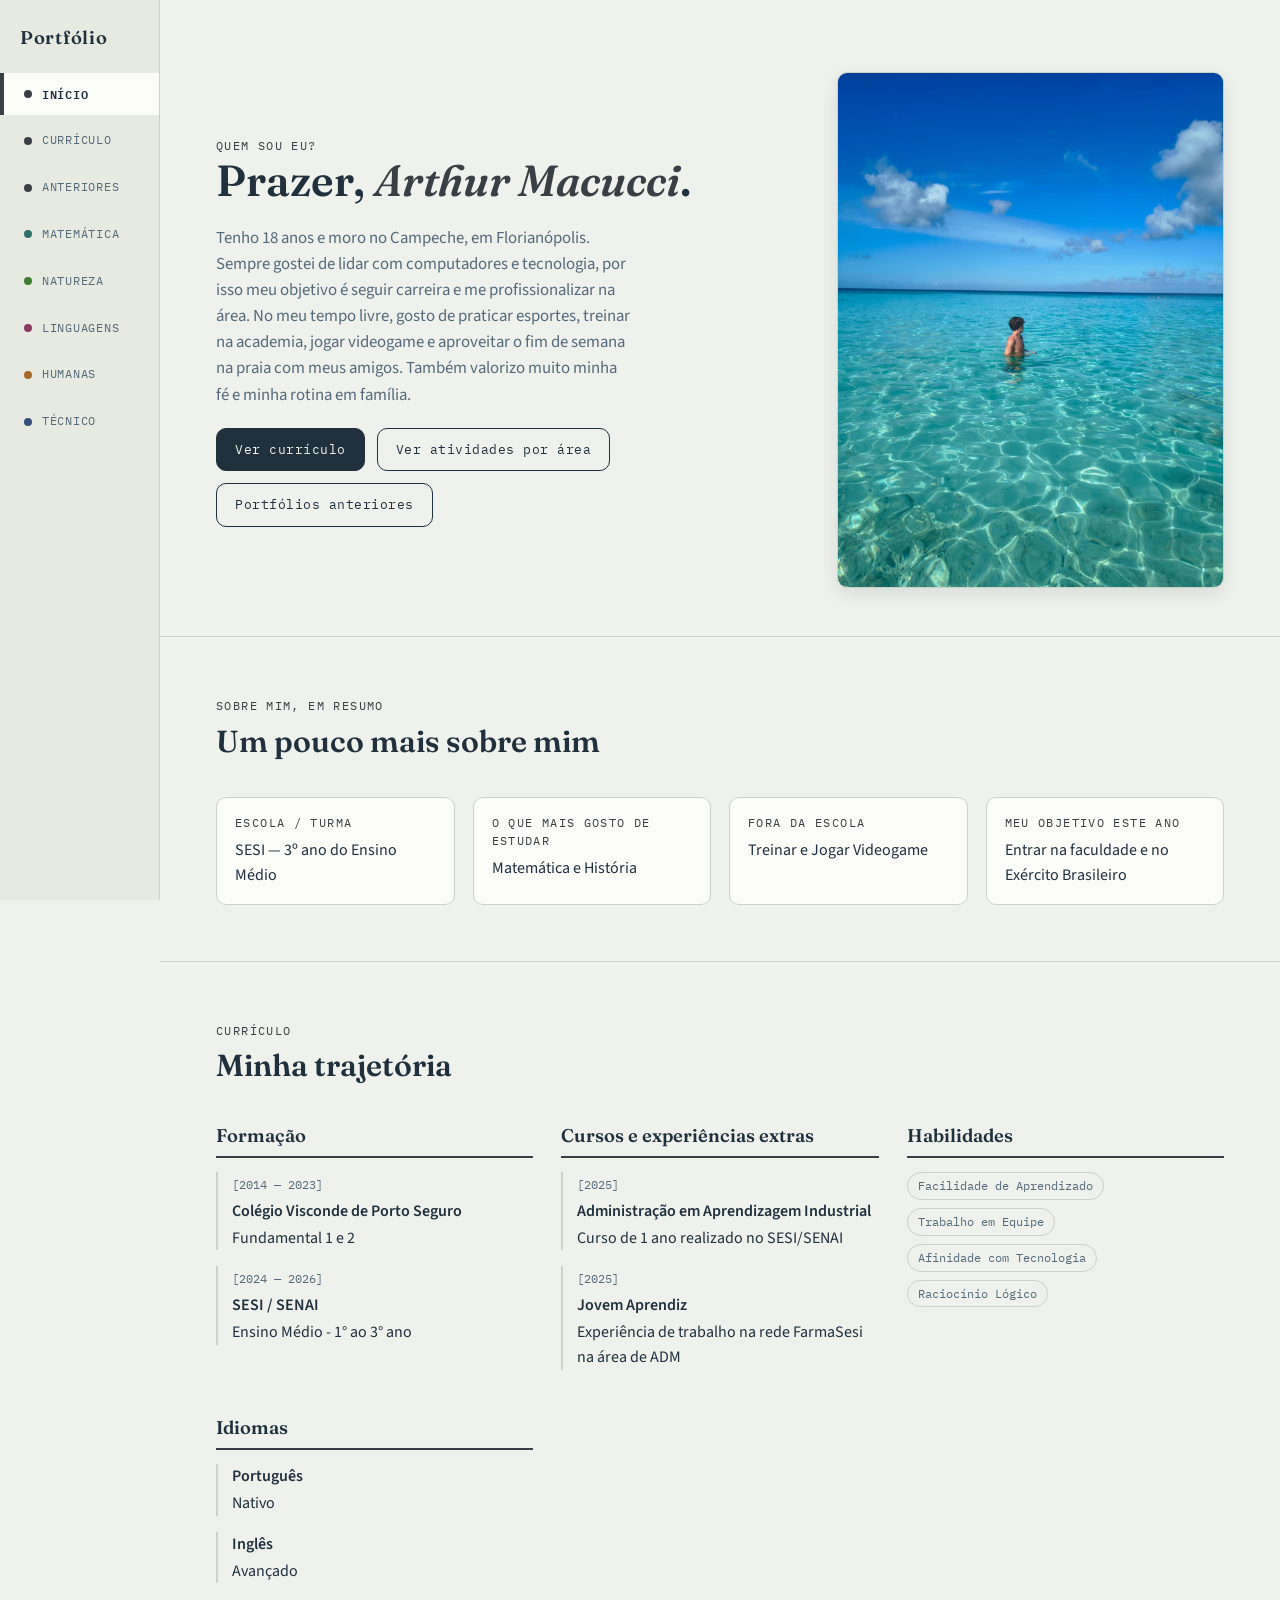
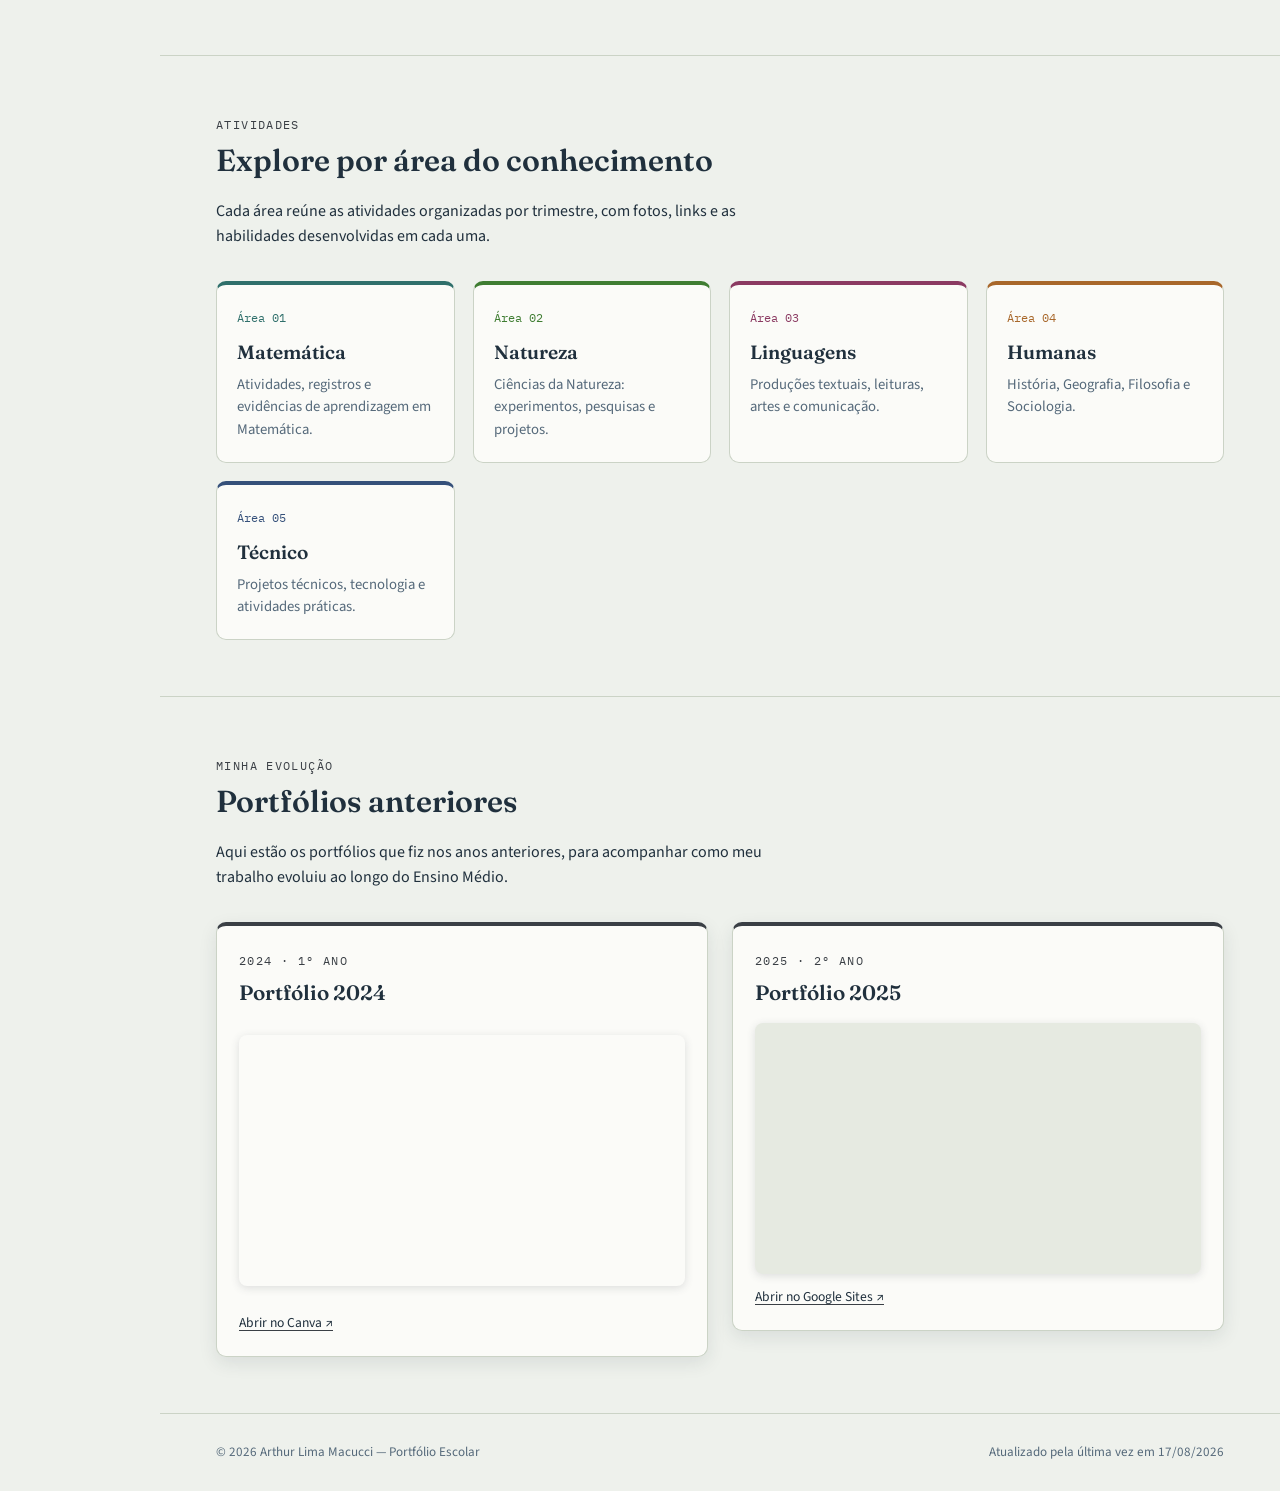
==== index.html @ ddefc344 "first commit" ====
<!DOCTYPE html>
<html lang="pt-BR">
<head>
<meta charset="UTF-8">
<meta name="viewport" content="width=device-width, initial-scale=1.0">
<title>Portfólio Escolar — Arthur Lima Macucci</title>
<link rel="stylesheet" href="css/style.css">
</head>
<body class="pagina-geral">

  <!-- ===================== TOPO MOBILE ===================== -->
  <header class="topo-mobile">
    <span class="topo-mobile__titulo">Portfólio</span>
    <button class="topo-mobile__botao" data-acao="abrir-menu" aria-expanded="false">☰ Menu</button>
  </header>

  <div class="pagina">

    <!-- ===================== ÍNDICE / NAVEGAÇÃO ===================== -->
    <nav class="indice" aria-label="Navegação principal">
      <span class="indice__marca">Portfólio</span>
      <ul class="indice__lista">
        <li><a class="indice__aba ativa" href="index.html#inicio"><span class="ponto"></span>Início</a></li>
        <li><a class="indice__aba" href="index.html#curriculo"><span class="ponto"></span>Currículo</a></li>
        <li><a class="indice__aba" href="index.html#anteriores"><span class="ponto"></span>Anteriores</a></li>
        <li><a class="indice__aba indice__aba--mat" href="paginas/matematica.html"><span class="ponto"></span>Matemática</a></li>
        <li><a class="indice__aba indice__aba--nat" href="paginas/natureza.html"><span class="ponto"></span>Natureza</a></li>
        <li><a class="indice__aba indice__aba--lin" href="paginas/linguagens.html"><span class="ponto"></span>Linguagens</a></li>
        <li><a class="indice__aba indice__aba--hum" href="paginas/humanas.html"><span class="ponto"></span>Humanas</a></li>
        <li><a class="indice__aba indice__aba--tec" href="paginas/tecnico.html"><span class="ponto"></span>Técnico</a></li>
      </ul>
    </nav>

    <main class="conteudo">

      <section class="hero" id="inicio">
        <div class="hero__texto">
          <span class="eyebrow">Quem sou eu?</span>
          <h1 class="hero__titulo">Prazer, <em> Arthur Macucci</em>.</h1>
          <p class="hero__intro">
            Tenho 18 anos e moro no Campeche, em Florianópolis. Sempre gostei de lidar com computadores e tecnologia, por isso meu objetivo é seguir carreira e me profissionalizar na área.
            No meu tempo livre, gosto de praticar esportes, treinar na academia, jogar videogame e aproveitar o fim de semana na praia com meus amigos. Também valorizo muito minha fé e minha rotina em família.
          </p>
          <div class="hero__acoes">
            <a class="botao botao--cheio" href="#curriculo">Ver currículo</a>
            <a class="botao botao--linha" href="#areas">Ver atividades por área</a>
            <a class="botao botao--linha" href="#anteriores">Portfólios anteriores</a>
          </div>
        </div>

        <div class="hero__retrato">
          <img src="assets/fotos/a.jpeg"
               data-substituir="assets/fotos/minha-foto.jpg"
               alt="Foto de Arthur Macucci">
        </div>
      </section>

      <section class="secao">
        <div class="secao__cabecalho">
          <span class="eyebrow">Sobre mim, em resumo</span>
          <h2 class="secao__titulo">Um pouco mais sobre mim</h2>
        </div>
        <div class="fatos">
          <div class="fatos__item">
            <span class="eyebrow">Escola / turma</span>
            SESI — 3º ano do Ensino Médio
          </div>
          <div class="fatos__item">
            <span class="eyebrow">O que mais gosto de estudar</span>
            Matemática e História
          </div>
          <div class="fatos__item">
            <span class="eyebrow">Fora da escola</span>
            Treinar e Jogar Videogame
          </div>
          <div class="fatos__item">
            <span class="eyebrow">Meu objetivo este ano</span>
            Entrar na faculdade e no Exército Brasileiro
          </div>
        </div>
      </section>

      <!-- ===================== CURRÍCULO ===================== -->
      <section class="secao" id="curriculo">
        <div class="secao__cabecalho">
          <span class="eyebrow">Currículo</span>
          <h2 class="secao__titulo">Minha trajetória</h2>
        </div>

        <div class="curriculo-grade">

          <div class="curriculo-bloco">
            <h3>Formação</h3>
            <div class="curriculo-item">
              <span class="curriculo-item__periodo">[2014 — 2023]</span>
              <p class="curriculo-item__titulo">Colégio Visconde de Porto Seguro</p>
              <p>Fundamental 1 e 2</p>
            </div>
            <div class="curriculo-item">
              <span class="curriculo-item__periodo">[2024 — 2026]</span>
              <p class="curriculo-item__titulo">SESI / SENAI</p>
              <p>Ensino Médio - 1° ao 3° ano</p>
            </div>
          </div>

          <div class="curriculo-bloco">
            <h3>Cursos e experiências extras</h3>
            <div class="curriculo-item">
              <span class="curriculo-item__periodo">[2025]</span>
              <p class="curriculo-item__titulo">Administração em Aprendizagem Industrial</p>
              <p>Curso de 1 ano realizado no SESI/SENAI</p>
            </div>
            <div class="curriculo-item">
              <span class="curriculo-item__periodo">[2025]</span>
              <p class="curriculo-item__titulo">Jovem Aprendiz</p>
              <p>Experiência de trabalho na rede FarmaSesi na área de ADM</p>
            </div>
          </div>

          <div class="curriculo-bloco">
            <h3>Habilidades</h3>
            <div class="chips">
              <span class="chip">Facilidade de Aprendizado</span>
              <span class="chip">Trabalho em Equipe</span>
              <span class="chip">Afinidade com Tecnologia</span>
              <span class="chip">Raciocínio Lógico</span>
            </div>
          </div>

          <div class="curriculo-bloco">
            <h3>Idiomas</h3>
            <div class="curriculo-item">
              <p class="curriculo-item__titulo">Português</p>
              <p>Nativo</p>
            </div>
            <div class="curriculo-item">
              <p class="curriculo-item__titulo">Inglês</p>
              <p>Avançado</p>
            </div>
          </div>

        </div>
      </section>

      <section class="secao" id="areas">
        <div class="secao__cabecalho">
          <span class="eyebrow">Atividades</span>
          <h2 class="secao__titulo">Explore por área do conhecimento</h2>
          <p>Cada área reúne as atividades organizadas por trimestre, com fotos, links e as habilidades desenvolvidas em cada uma.</p>
        </div>
        <div class="areas-grade">
          <a class="area-card area-card--mat" href="paginas/matematica.html">
            <span class="area-card__numero">Área 01</span>
            <h3>Matemática</h3>
            <p>Atividades, registros e evidências de aprendizagem em Matemática.</p>
          </a>
          <a class="area-card area-card--nat" href="paginas/natureza.html">
            <span class="area-card__numero">Área 02</span>
            <h3>Natureza</h3>
            <p>Ciências da Natureza: experimentos, pesquisas e projetos.</p>
          </a>
          <a class="area-card area-card--lin" href="paginas/linguagens.html">
            <span class="area-card__numero">Área 03</span>
            <h3>Linguagens</h3>
            <p>Produções textuais, leituras, artes e comunicação.</p>
          </a>
          <a class="area-card area-card--hum" href="paginas/humanas.html">
            <span class="area-card__numero">Área 04</span>
            <h3>Humanas</h3>
            <p>História, Geografia, Filosofia e Sociologia.</p>
          </a>
          <a class="area-card area-card--tec" href="paginas/tecnico.html">
            <span class="area-card__numero">Área 05</span>
            <h3>Técnico</h3>
            <p>Projetos técnicos, tecnologia e atividades práticas.</p>
          </a>
        </div>
      </section>

<!-- ===================== PORTFÓLIOS ANTERIORES ===================== -->
<section class="secao" id="anteriores">
  <div class="secao__cabecalho">
    <span class="eyebrow">Minha evolução</span>
    <h2 class="secao__titulo">Portfólios anteriores</h2>
    <p>Aqui estão os portfólios que fiz nos anos anteriores, para acompanhar como meu trabalho evoluiu ao longo do Ensino Médio.</p>
  </div>

  <div class="anteriores-grade">

    <article class="portfolio-anterior">
      <div class="portfolio-anterior__topo">
        <span class="eyebrow">2024 · 1º ano</span>
        <h3>Portfólio 2024</h3>
      </div>
      <div style="position: relative; width: 100%; height: 0; padding-top: 56.2225%;
 padding-bottom: 0; box-shadow: 0 2px 8px 0 rgba(63,69,81,0.16); margin-top: 1.6em; margin-bottom: 0.9em; overflow: hidden;
 border-radius: 8px; will-change: transform;">
  <iframe loading="lazy" style="position: absolute; width: 100%; height: 100%; top: 0; left: 0; border: none; padding: 0;margin: 0;"
    src="https://www.canva.com/design/DAHbw3qw5pU/eNw0Az0ATfu5e30VxXiDKA/view?embed" allowfullscreen="allowfullscreen" allow="fullscreen">
  </iframe>
</div>
<a href="https:&#x2F;&#x2F;www.canva.com&#x2F;design&#x2F;DAHbw3qw5pU&#x2F;eNw0Az0ATfu5e30VxXiDKA&#x2F;view?utm_content=DAHbw3qw5pU&amp;utm_campaign=designshare&amp;utm_medium=embeds&amp;utm_source=link" target="_blank" rel="noopener"></a>
      <a class="link-evidencia"
         href="https://canva.link/k8rc3dm0vwfp8c5"
         target="_blank" rel="noopener">Abrir no Canva ↗</a>
    </article>

    <article class="portfolio-anterior">
      <div class="portfolio-anterior__topo">
        <span class="eyebrow">2025 · 2º ano</span>
        <h3>Portfólio 2025</h3>
      </div>
      <div class="embed-canva">
        <iframe loading="lazy"
          src="https://sites.google.com/estudante.sesisenai.org.br/arthurmacucci/p%C3%A1gina-inicial"
          title="Portfólio 2025 — Arthur Lima Macucci"
          allowfullscreen="allowfullscreen" allow="fullscreen"></iframe>
      </div>
      <a class="link-evidencia"
         href="https://sites.google.com/estudante.sesisenai.org.br/arthurmacucci/p%C3%A1gina-inicial"
         target="_blank" rel="noopener">Abrir no Google Sites ↗</a>
    </article>

  </div>
</section>

      <footer class="rodape">
        <span>© 2026 Arthur Lima Macucci — Portfólio Escolar</span>
        <span>Atualizado pela última vez em 17/08/2026</span>
      </footer>

    </main>
  </div>

  <script src="js/main.js"></script>
</body>
</html>
---- css/style.css ----
@import url('https://fonts.googleapis.com/css2?family=Fraunces:opsz,wght@9..144,500;9..144,600;9..144,700&family=Source+Sans+3:wght@400;500;600&family=IBM+Plex+Mono:wght@500&display=swap');

/* ---------- Tokens ---------- */
:root{
  --paper: #EEF1EC;
  --paper-alt: #E6EAE1;
  --card: #FBFBF8;
  --ink: #20303D;
  --ink-soft: #55697A;
  --linha: #CBD3C6;

  /* cor por área do conhecimento */
  --mat: #2F6F6B; /* Matemática   */
  --nat: #3F7D32; /* Natureza     */
  --lin: #8B3A62; /* Linguagens   */
  --hum: #A8672A; /* Humanas      */
  --tec: #35507A; /* Técnico      */
  --geral: #3A3F45; /* páginas gerais (início / currículo) */

  --cor-area: var(--geral); /* sobrescrita por classe no <body> de cada página */

  --raio: 10px;
  --sombra: 0 6px 18px rgba(32,48,61,0.10);

  --fonte-titulo: 'Fraunces', Georgia, serif;
  --fonte-texto: 'Source Sans 3', system-ui, sans-serif;
  --fonte-etiqueta: 'IBM Plex Mono', monospace;
}

/* ---------- Reset básico ---------- */
*, *::before, *::after{ box-sizing: border-box; }
html{ scroll-behavior: smooth; }
body{
  margin: 0;
  background: var(--paper);
  color: var(--ink);
  font-family: var(--fonte-texto);
  line-height: 1.55;
  -webkit-font-smoothing: antialiased;
}
img{ max-width: 100%; display: block; }
a{ color: inherit; }
h1, h2, h3, h4{ font-family: var(--fonte-titulo); font-weight: 600; margin: 0 0 .5em; color: var(--ink); }
p{ margin: 0 0 1em; }
ul{ margin: 0; padding: 0; list-style: none; }
button{ font: inherit; cursor: pointer; }

.eyebrow{
  font-family: var(--fonte-etiqueta);
  font-size: .72rem;
  letter-spacing: .12em;
  text-transform: uppercase;
  color: var(--cor-area);
}

/* ---------- Layout geral ---------- */
.pagina{
  display: grid;
  grid-template-columns: clamp(160px, 12vw, 190px) 1fr;   /* antes: 84px 1fr */
  min-height: 100vh;
}

/* ---------- Aba-índice (assinatura visual) ---------- */
.indice{
  background: var(--paper-alt);
  border-right: 1px solid var(--linha);
  position: sticky;
  top: 0;
  height: 100vh;
  height: 100dvh;
  display: flex;
  flex-direction: column;
  align-items: stretch;
  padding: 24px 0;
  overflow-y: auto;
  overscroll-behavior: contain;
  z-index: 30;
}
.indice__marca{
  font-family: var(--fonte-titulo);
  font-weight: 600;
  font-size: 1.15rem;
  letter-spacing: .04em;
  color: var(--ink);
  padding: 0 20px;
  margin-bottom: 20px;
  white-space: nowrap;
}
.indice__lista{ display: flex; flex-direction: column; gap: 4px; width: 100%; }
.indice__aba{
  --cor: var(--geral);
  display: flex;
  align-items: center;
  justify-content: flex-start;
  gap: 10px;
  padding: 12px 20px;
  border: none;
  border-left: 4px solid transparent;
  background: transparent;
  color: var(--ink-soft);
  font-family: var(--fonte-etiqueta);
  font-size: .76rem;
  letter-spacing: .06em;
  text-transform: uppercase;
  text-decoration: none;
  transition: transform .18s ease, border-color .18s ease, background .18s ease, color .18s ease;
}
.indice__aba span.ponto{
  width: 8px; height: 8px; border-radius: 50%;
  flex-shrink: 0;
  background: var(--cor);
}
.indice__aba:hover{
  background: var(--card);
  transform: translateX(4px);
  color: var(--ink);
}
.indice__aba:focus-visible{
  outline: 2px solid var(--cor);
  outline-offset: -2px;
}
.indice__aba.ativa{
  border-left-color: var(--cor);
  background: var(--card);
  color: var(--ink);
  font-weight: 600;
}
.indice__aba--mat{ --cor: var(--mat); }
.indice__aba--nat{ --cor: var(--nat); }
.indice__aba--lin{ --cor: var(--lin); }
.indice__aba--hum{ --cor: var(--hum); }
.indice__aba--tec{ --cor: var(--tec); }

/* menu mobile */
.indice__gaveta-botao{ display: none; }

/* ---------- Conteúdo ---------- */
.conteudo{ min-width: 0; }

.topo-mobile{
  display: none;
  align-items: center;
  justify-content: space-between;
  padding: 14px 18px;
  background: var(--paper-alt);
  border-bottom: 1px solid var(--linha);
  position: sticky;
  top: 0;
  z-index: 20;
}
.topo-mobile__titulo{ font-family: var(--fonte-titulo); font-weight: 600; }
.topo-mobile__botao{
  background: none; border: 1px solid var(--linha); border-radius: 6px;
  padding: 6px 10px; font-family: var(--fonte-etiqueta); font-size: .8rem;
}

/* ---------- Hero (página inicial) ---------- */
.hero{
  padding: 72px 56px 48px;
  border-bottom: 1px solid var(--linha);
  display: grid;
  grid-template-columns: 1.2fr .8fr;
  gap: 40px;
  align-items: center;
}
.hero__texto .eyebrow{ margin-bottom: 14px; }
.hero__titulo{ font-size: clamp(2.1rem, 3.4vw, 3.4rem); line-height: 1.05; }
.hero__titulo em{ font-style: italic; color: var(--cor-area); }
.hero__intro{ max-width: 52ch; color: var(--ink-soft); font-size: 1.05rem; }
.hero__acoes{ display: flex; gap: 12px; margin-top: 20px; flex-wrap: wrap; }
.botao{
  display: inline-flex; align-items: center; gap: 8px;
  padding: 11px 18px; border-radius: var(--raio);
  font-family: var(--fonte-etiqueta); font-size: .8rem; letter-spacing: .04em;
  text-decoration: none; border: 1px solid var(--ink);
  transition: background .15s ease, color .15s ease, transform .15s ease;
}
.botao--cheio{ background: var(--ink); color: var(--paper); }
.botao--cheio:hover{ transform: translateY(-2px); }
.botao--linha{ background: transparent; color: var(--ink); }
.botao--linha:hover{ background: var(--card); }

.hero__retrato{
  aspect-ratio: 3/4; border-radius: var(--raio); overflow: hidden;
  border: 1px solid var(--linha); box-shadow: var(--sombra);
  background: var(--card);
}
.hero__retrato img{ width: 100%; height: 100%; object-fit: cover; }

/* ---------- Seções gerais ---------- */
.secao{ padding: 56px; border-bottom: 1px solid var(--linha); }
.secao:last-child{ border-bottom: none; }
.secao__cabecalho{ max-width: 70ch; margin-bottom: 32px; }
.secao__titulo{ font-size: 1.9rem; }

/* Quem sou eu — lista de fatos rápidos */
.fatos{
  display: grid; grid-template-columns: repeat(auto-fit, minmax(180px, 1fr));
  gap: 18px; margin-top: 28px;
}
.fatos__item{
  background: var(--card); border: 1px solid var(--linha); border-radius: var(--raio);
  padding: 16px 18px;
}
.fatos__item .eyebrow{ display: block; margin-bottom: 6px; }

/* ---------- Currículo ---------- */
.curriculo-grade{ display: grid; grid-template-columns: repeat(auto-fit, minmax(300px, 1fr)); gap: 28px; }
.curriculo-bloco h3{ font-size: 1.15rem; border-bottom: 2px solid var(--cor-area); padding-bottom: 6px; margin-bottom: 14px; }
.curriculo-item{ margin-bottom: 16px; padding-left: 14px; border-left: 2px solid var(--linha); }
.curriculo-item__periodo{ font-family: var(--fonte-etiqueta); font-size: .72rem; color: var(--ink-soft); text-transform: uppercase; }
.curriculo-item__titulo{ font-weight: 600; margin: 2px 0; }
.chips{ display: flex; flex-wrap: wrap; gap: 8px; margin-top: 6px; }
.chip{
  font-family: var(--fonte-etiqueta); font-size: .72rem; padding: 4px 10px;
  border: 1px solid var(--linha); border-radius: 100px; color: var(--ink-soft);
}

/* ---------- Grade de áreas (cards na home) ---------- */
.areas-grade{ display: grid; grid-template-columns: repeat(auto-fit, minmax(220px, 1fr)); gap: 18px; }
.area-card{
  --cor: var(--geral);
  background: var(--card); border: 1px solid var(--linha); border-radius: var(--raio);
  padding: 20px; text-decoration: none; color: var(--ink);
  border-top: 4px solid var(--cor);
  transition: transform .15s ease, box-shadow .15s ease;
}
.area-card:hover{ transform: translateY(-3px); box-shadow: var(--sombra); }
.area-card__numero{ font-family: var(--fonte-etiqueta); font-size: .75rem; color: var(--cor); }
.area-card h3{ margin: 8px 0 6px; font-size: 1.2rem; }
.area-card p{ color: var(--ink-soft); font-size: .92rem; margin: 0; }
.area-card--mat{ --cor: var(--mat); }
.area-card--nat{ --cor: var(--nat); }
.area-card--lin{ --cor: var(--lin); }
.area-card--hum{ --cor: var(--hum); }
.area-card--tec{ --cor: var(--tec); }

/* ---------- Cabeçalho de página de área ---------- */
.area-hero{
  padding: 56px 56px 32px;
  border-bottom: 1px solid var(--linha);
  background: linear-gradient(180deg, color-mix(in srgb, var(--cor-area) 8%, var(--paper)) 0%, var(--paper) 100%);
}
.area-hero__titulo{ font-size: clamp(1.9rem, 3vw, 2.6rem); }
.area-hero__intro{ max-width: 68ch; color: var(--ink-soft); }

/* ---------- Filtro de trimestre ---------- */
.filtro-trimestre{
  display: flex; gap: 8px; flex-wrap: wrap;
  padding: 0 56px; margin: 28px 0 0;
}
.filtro-trimestre__botao{
  background: var(--card); border: 1px solid var(--linha); border-radius: 100px;
  padding: 8px 16px; font-family: var(--fonte-etiqueta); font-size: .78rem;
  color: var(--ink-soft);
}
.filtro-trimestre__botao.ativo{
  background: var(--cor-area); border-color: var(--cor-area); color: #fff;
}

/* ---------- Bloco de trimestre e cards de atividade ---------- */
.trimestre{ padding: 40px 56px; }
.trimestre__titulo{
  display: flex; align-items: baseline; gap: 10px; margin-bottom: 22px;
}
.trimestre__titulo h2{ font-size: 1.5rem; margin: 0; }
.trimestre__titulo .eyebrow{ font-size: .7rem; }

.atividades{ display: grid; grid-template-columns: repeat(auto-fit, minmax(300px, 1fr)); gap: 22px; }

.atividade{
  background: var(--card); border: 1px solid var(--linha); border-radius: var(--raio);
  padding: 22px; position: relative; box-shadow: var(--sombra);
}
.atividade__topo{ display: flex; justify-content: space-between; align-items: flex-start; gap: 10px; margin-bottom: 10px; }
.atividade__titulo{ font-size: 1.15rem; margin: 0; }
.selo{
  font-family: var(--fonte-etiqueta); font-size: .66rem; text-transform: uppercase;
  letter-spacing: .05em; padding: 5px 9px; border-radius: 6px;
  border: 1px dashed var(--cor-area); color: var(--cor-area); white-space: nowrap;
  transform: rotate(-2deg);
}
.selo--escolha{ border-style: solid; }

.atividade__campo{ margin-bottom: 12px; }
.atividade__campo h4{
  font-family: var(--fonte-etiqueta); font-size: .68rem; text-transform: uppercase;
  letter-spacing: .08em; color: var(--ink-soft); margin: 0 0 4px;
}
.atividade__campo p{ margin: 0; font-size: .95rem; }

.habilidades{ display: flex; flex-wrap: wrap; gap: 6px; }
.habilidades .chip{ border-color: var(--cor-area); color: var(--cor-area); }

.evidencias{ display: grid; grid-template-columns: repeat(3, 1fr); gap: 8px; margin-top: 6px; }
.evidencias__foto{
  border-radius: 6px; overflow: hidden; border: 1px solid var(--linha);
  aspect-ratio: 4/3; cursor: zoom-in; background: var(--paper-alt);
}
.evidencias__foto img{ width: 100%; height: 100%; object-fit: cover; }

.atividade__links{ display: flex; flex-wrap: wrap; gap: 10px; margin-top: 10px; }
.link-evidencia{
  font-size: .85rem; text-decoration: underline; text-decoration-color: var(--cor-area);
  text-underline-offset: 3px;
}

/* espaço reservado — usado quando o estudante ainda não preencheu a atividade */
.placeholder-atividade{
  border: 2px dashed var(--linha); border-radius: var(--raio);
  padding: 26px; text-align: center; color: var(--ink-soft);
  font-family: var(--fonte-etiqueta); font-size: .82rem;
}

/* ---------- Lightbox simples ---------- */
.lightbox{
  position: fixed; inset: 0; background: rgba(32,48,61,.86);
  display: none; align-items: center; justify-content: center; z-index: 100; padding: 30px;
}
.lightbox.aberto{ display: flex; }
.lightbox img{ max-height: 86vh; border-radius: 8px; }
.lightbox__fechar{
  position: absolute; top: 22px; right: 26px; background: none; border: none;
  color: #fff; font-size: 1.6rem; line-height: 1;
}

/* ---------- Portfólios anteriores ---------- */
.anteriores-grade{ display: grid; grid-template-columns: repeat(auto-fit, minmax(320px, 1fr)); gap: 24px; align-items: start; }
.portfolio-anterior{
  background: var(--card); border: 1px solid var(--linha); border-radius: var(--raio);
  padding: 22px; box-shadow: var(--sombra); border-top: 4px solid var(--geral);
}
.portfolio-anterior__topo{ margin-bottom: 14px; }
.portfolio-anterior__topo h3{ font-size: 1.3rem; margin: 4px 0 0; }
.portfolio-anterior .link-evidencia{ display: inline-block; margin-top: 12px; }
.embed-canva{
  position: relative; width: 100%; height: 0; padding-top: 56.2225%;
  border-radius: 8px; overflow: hidden; background: var(--paper-alt);
  box-shadow: 0 2px 8px 0 rgba(63,69,81,0.16); will-change: transform;
}
.embed-canva iframe{ position: absolute; inset: 0; width: 100%; height: 100%; border: none; padding: 0; margin: 0; }

/* ---------- Rodapé ---------- */
.rodape{
  padding: 28px 56px; color: var(--ink-soft); font-size: .82rem;
  display: flex; justify-content: space-between; flex-wrap: wrap; gap: 8px;
}

/* ---------- Telas baixas (notebooks): menu lateral mais compacto ---------- */
@media (min-width: 861px) and (max-height: 700px){
  .indice{ padding: 14px 0; }
  .indice__marca{ margin-bottom: 10px; font-size: 1.05rem; }
  .indice__lista{ gap: 2px; }
  .indice__aba{ padding: 9px 20px; }
}

/* ---------- Responsivo ---------- */
@media (max-width: 860px){
  .pagina{ grid-template-columns: 1fr; }
  .indice{ display: none; position: fixed; left: 0; top: 57px;
  height: calc(100vh - 57px); height: calc(100dvh - 57px);
  width: 230px; padding: 16px 0; box-shadow: var(--sombra); }
  .indice.aberta{ display: flex; }
  .topo-mobile{ display: flex; }

  .hero{ grid-template-columns: 1fr; padding: 40px 22px; }
  .secao, .area-hero, .trimestre{ padding-left: 22px; padding-right: 22px; }
  .filtro-trimestre{ padding-left: 22px; padding-right: 22px; }
  .rodape{ padding: 24px 22px; }
  .evidencias{ grid-template-columns: repeat(2, 1fr); }
}
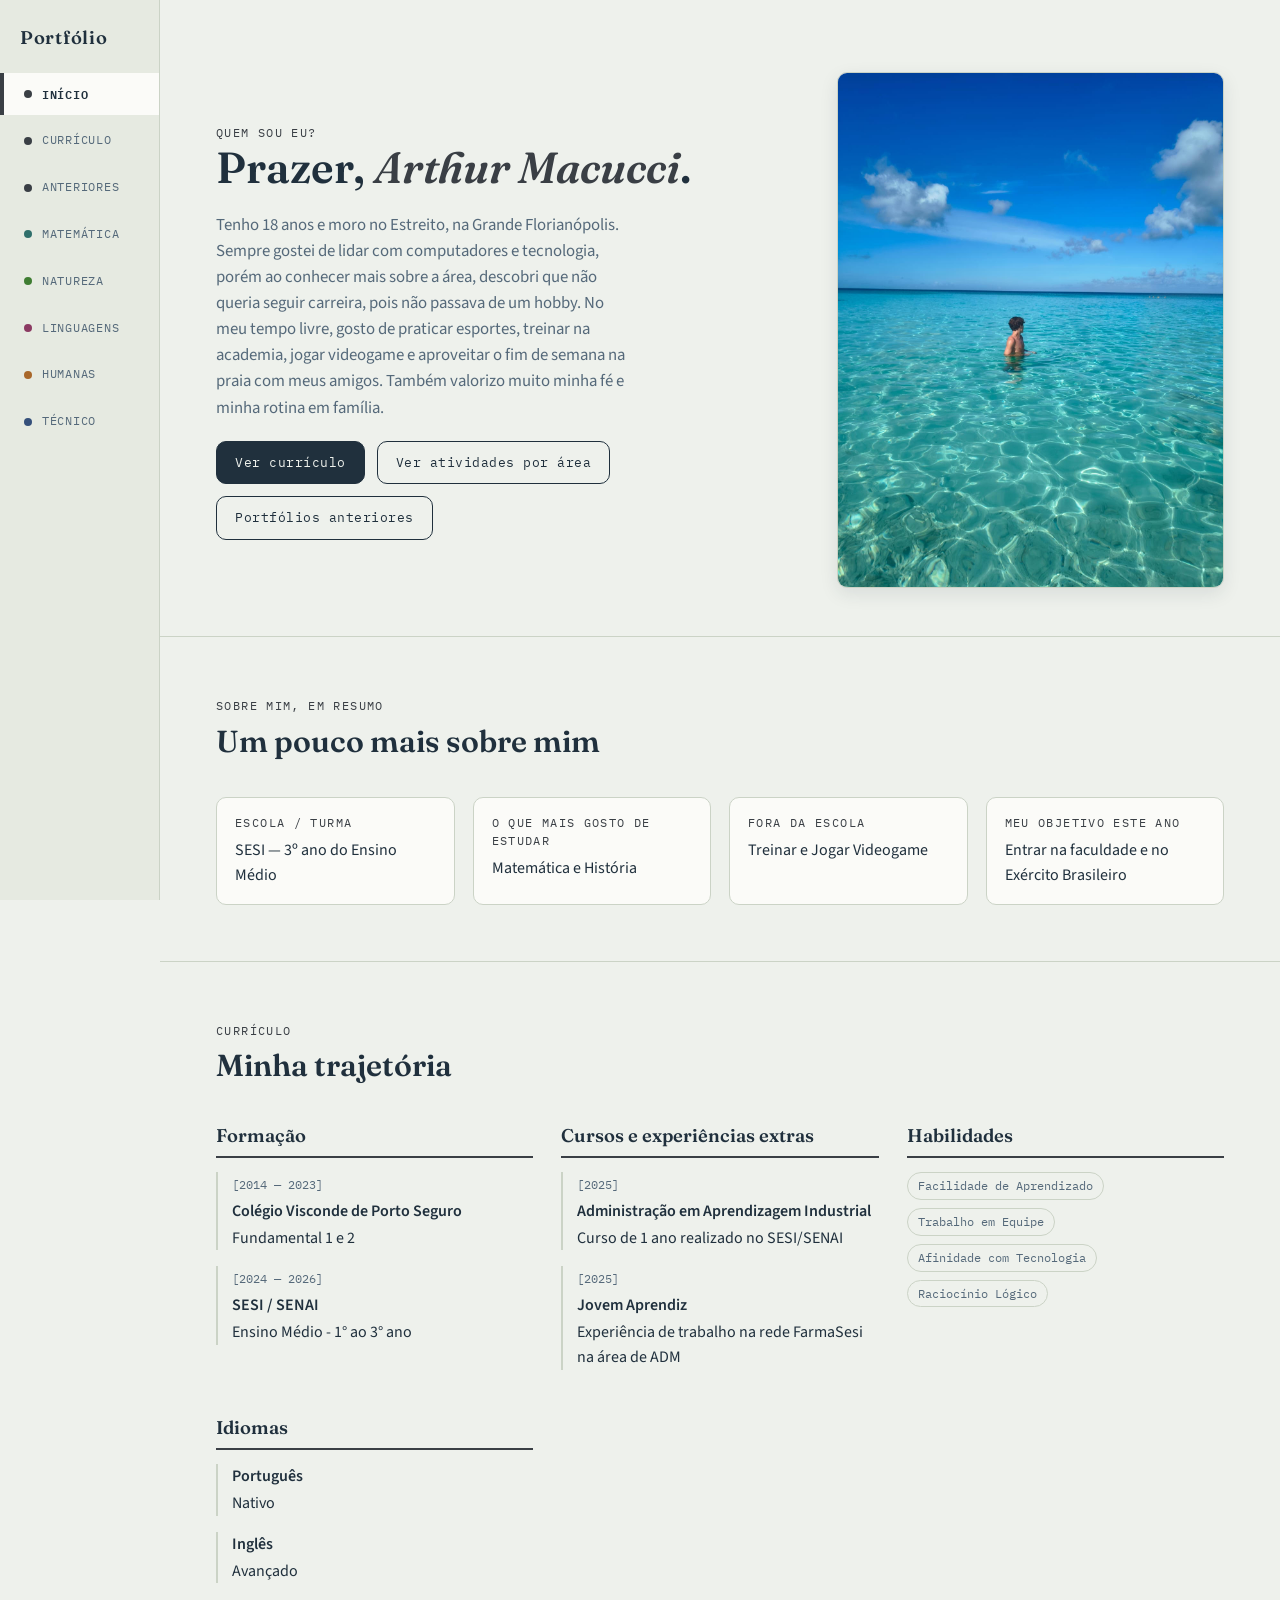
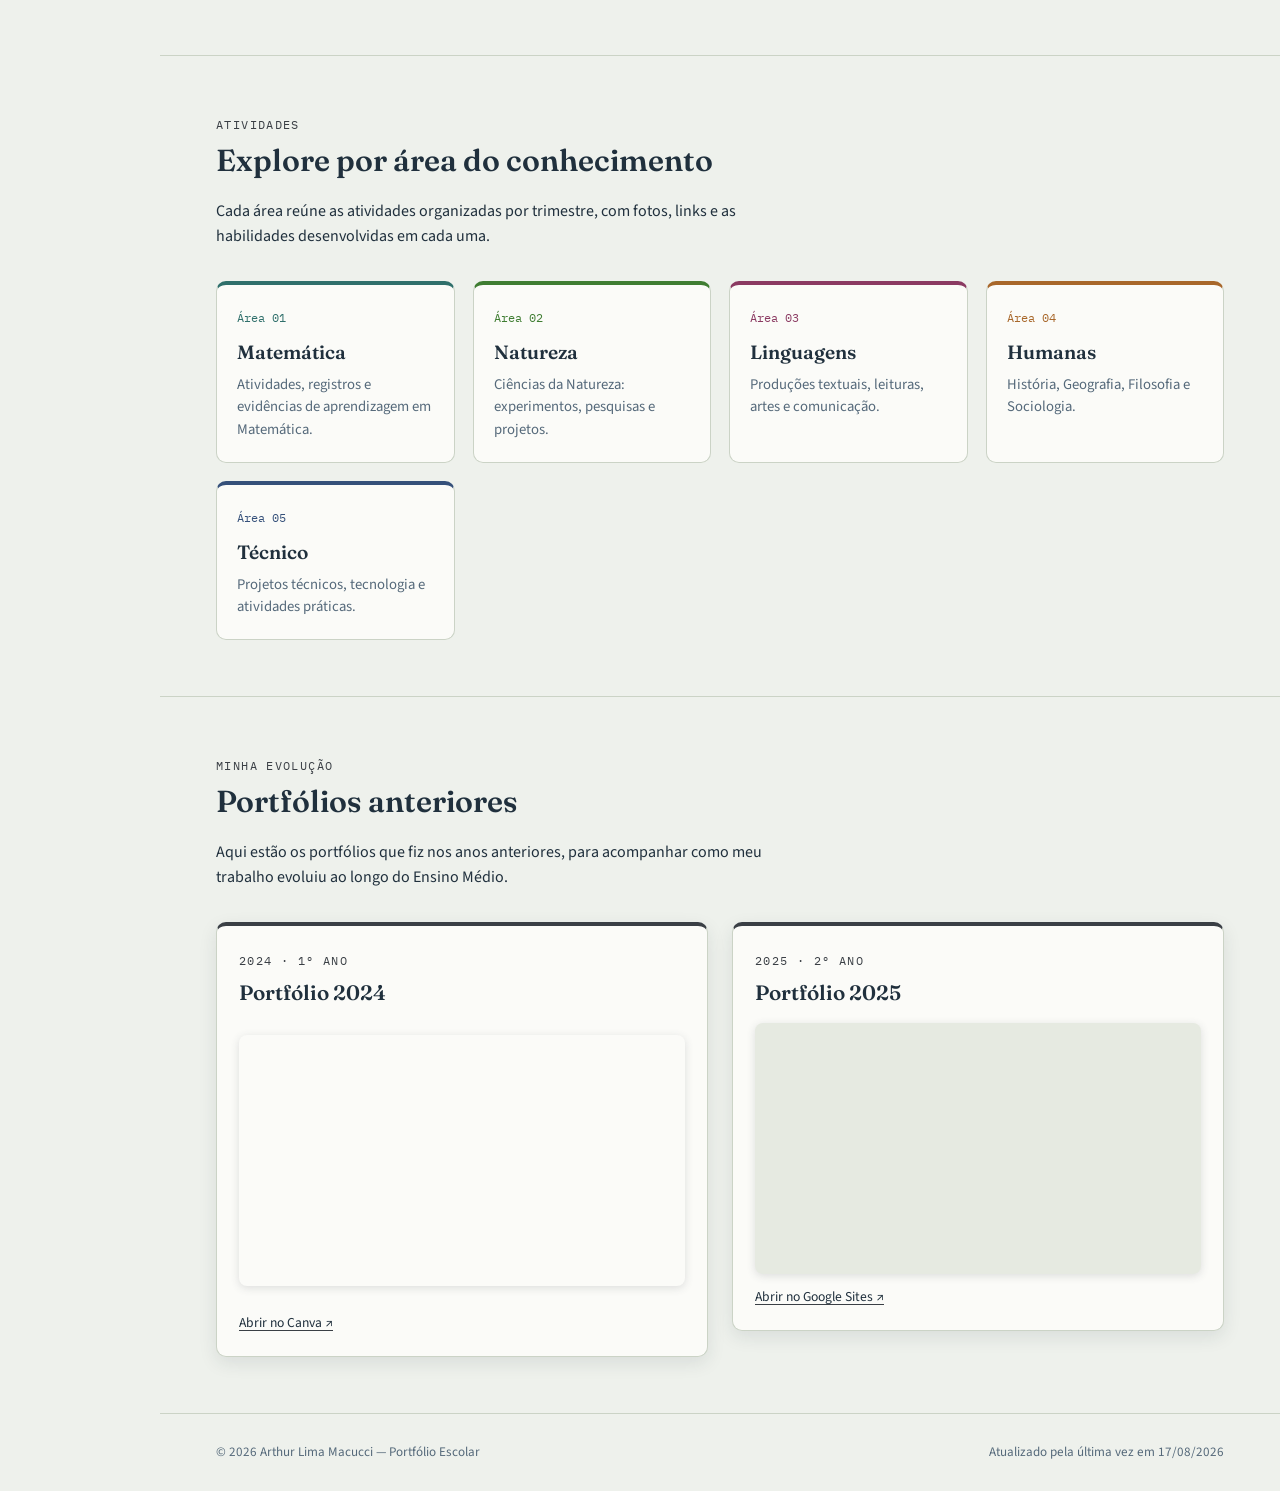
==== commit 9e3e8ae4: "Versão Final" ====
--- a/index.html
+++ b/index.html
@@ -38,7 +38,7 @@
           <span class="eyebrow">Quem sou eu?</span>
           <h1 class="hero__titulo">Prazer, <em> Arthur Macucci</em>.</h1>
           <p class="hero__intro">
-            Tenho 18 anos e moro no Campeche, em Florianópolis. Sempre gostei de lidar com computadores e tecnologia, por isso meu objetivo é seguir carreira e me profissionalizar na área.
+            Tenho 18 anos e moro no Estreito, na Grande Florianópolis. Sempre gostei de lidar com computadores e tecnologia, porém ao conhecer mais sobre a área, descobri que não queria seguir carreira, pois não passava de um hobby.
             No meu tempo livre, gosto de praticar esportes, treinar na academia, jogar videogame e aproveitar o fim de semana na praia com meus amigos. Também valorizo muito minha fé e minha rotina em família.
           </p>
           <div class="hero__acoes">
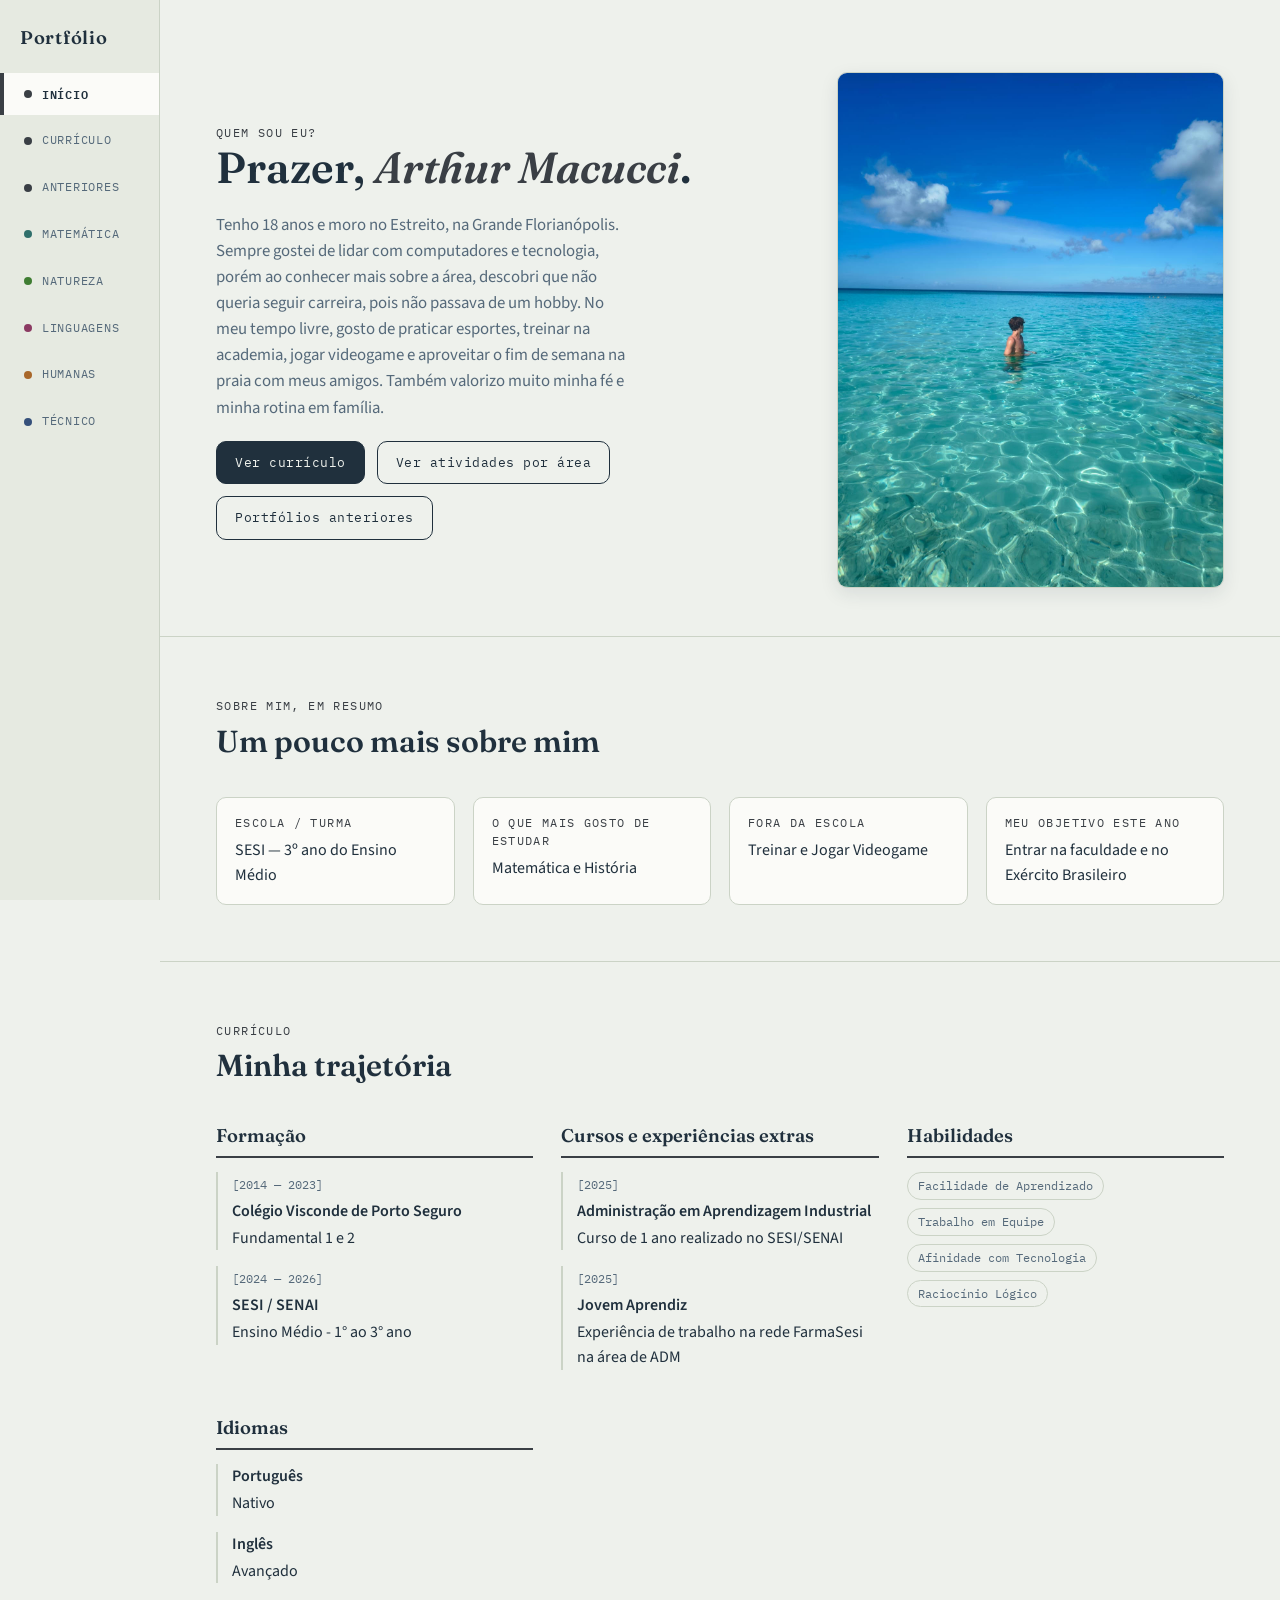
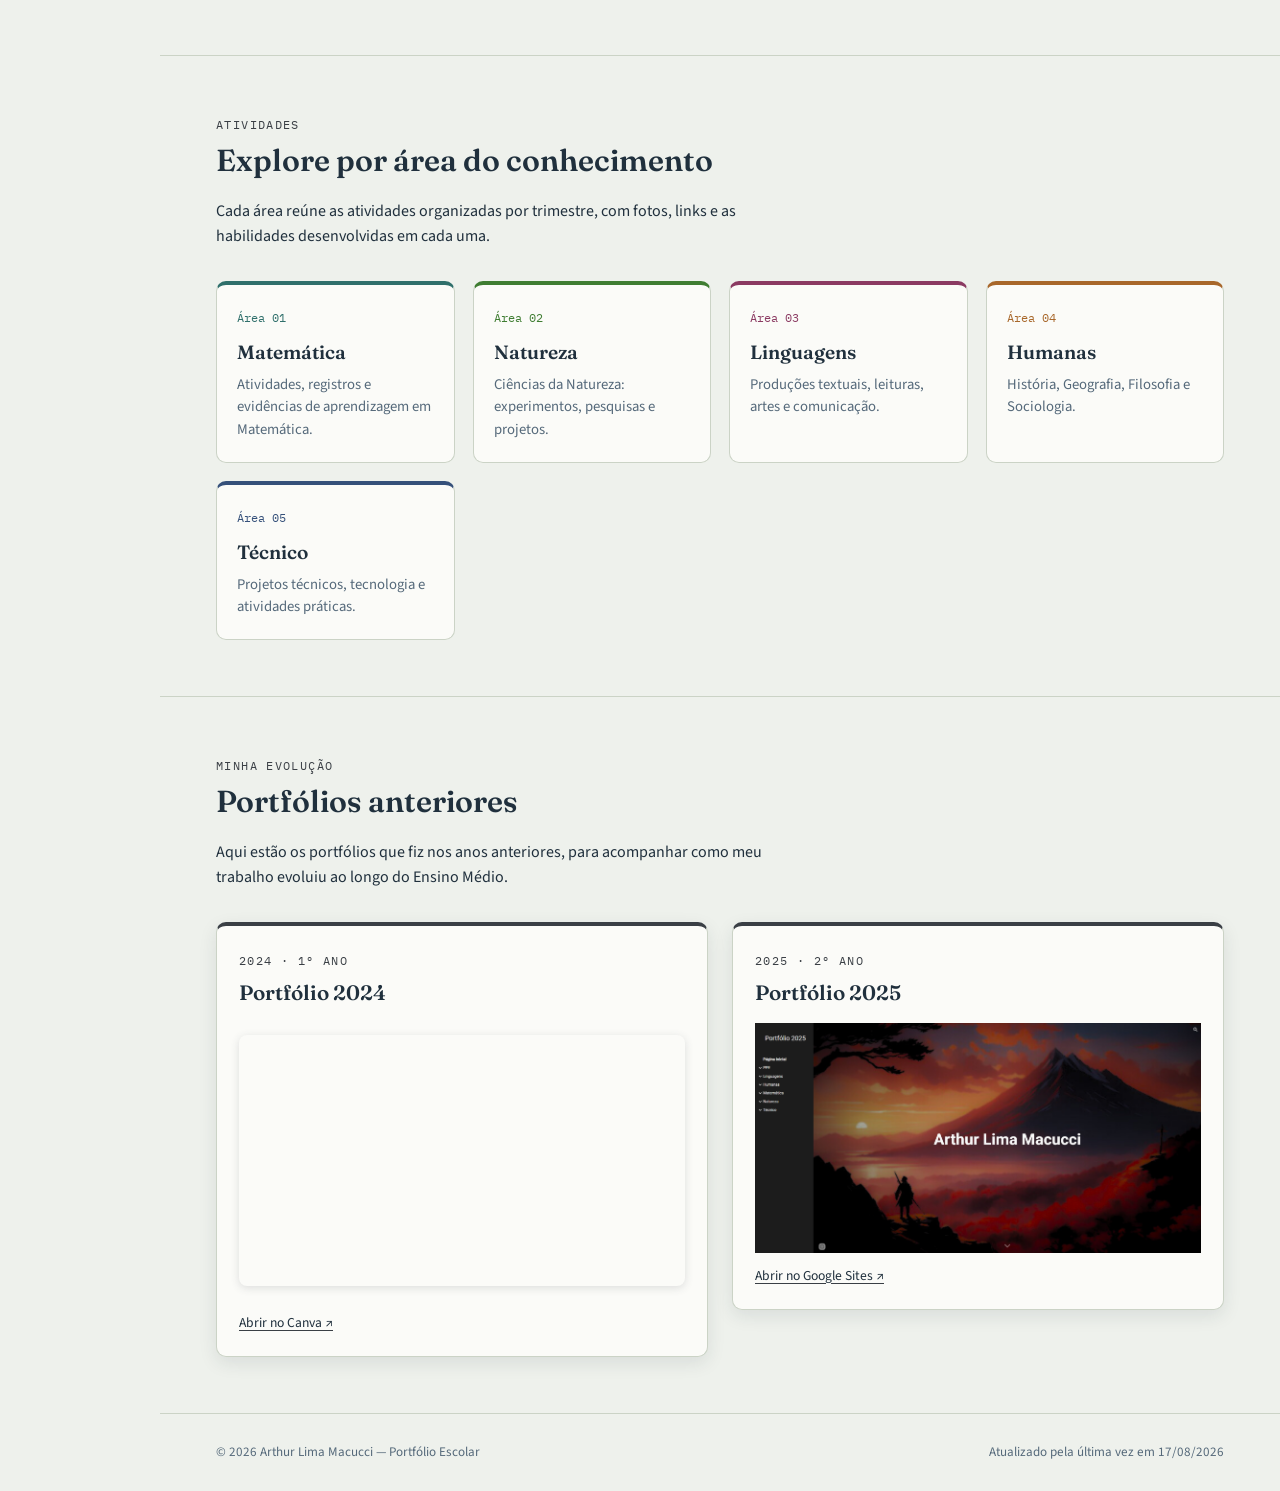
==== commit c1fffd89: "Versão Final" ====
--- a/index.html
+++ b/index.html
@@ -193,8 +193,8 @@
         <h3>Portfólio 2024</h3>
       </div>
       <div style="position: relative; width: 100%; height: 0; padding-top: 56.2225%;
- padding-bottom: 0; box-shadow: 0 2px 8px 0 rgba(63,69,81,0.16); margin-top: 1.6em; margin-bottom: 0.9em; overflow: hidden;
- border-radius: 8px; will-change: transform;">
+        padding-bottom: 0; box-shadow: 0 2px 8px 0 rgba(63,69,81,0.16); margin-top: 1.6em; margin-bottom: 0.9em; overflow: hidden;
+        border-radius: 8px; will-change: transform;">
   <iframe loading="lazy" style="position: absolute; width: 100%; height: 100%; top: 0; left: 0; border: none; padding: 0;margin: 0;"
     src="https://www.canva.com/design/DAHbw3qw5pU/eNw0Az0ATfu5e30VxXiDKA/view?embed" allowfullscreen="allowfullscreen" allow="fullscreen">
   </iframe>
@@ -210,12 +210,12 @@
         <span class="eyebrow">2025 · 2º ano</span>
         <h3>Portfólio 2025</h3>
       </div>
-      <div class="embed-canva">
-        <iframe loading="lazy"
-          src="https://sites.google.com/estudante.sesisenai.org.br/arthurmacucci/p%C3%A1gina-inicial"
-          title="Portfólio 2025 — Arthur Lima Macucci"
-          allowfullscreen="allowfullscreen" allow="fullscreen"></iframe>
+      
+      <div class="portfolio-anterior__foto">
+      
+        <img src="../assets/fotos/a2.png" alt="foto">
       </div>
+
       <a class="link-evidencia"
          href="https://sites.google.com/estudante.sesisenai.org.br/arthurmacucci/p%C3%A1gina-inicial"
          target="_blank" rel="noopener">Abrir no Google Sites ↗</a>
